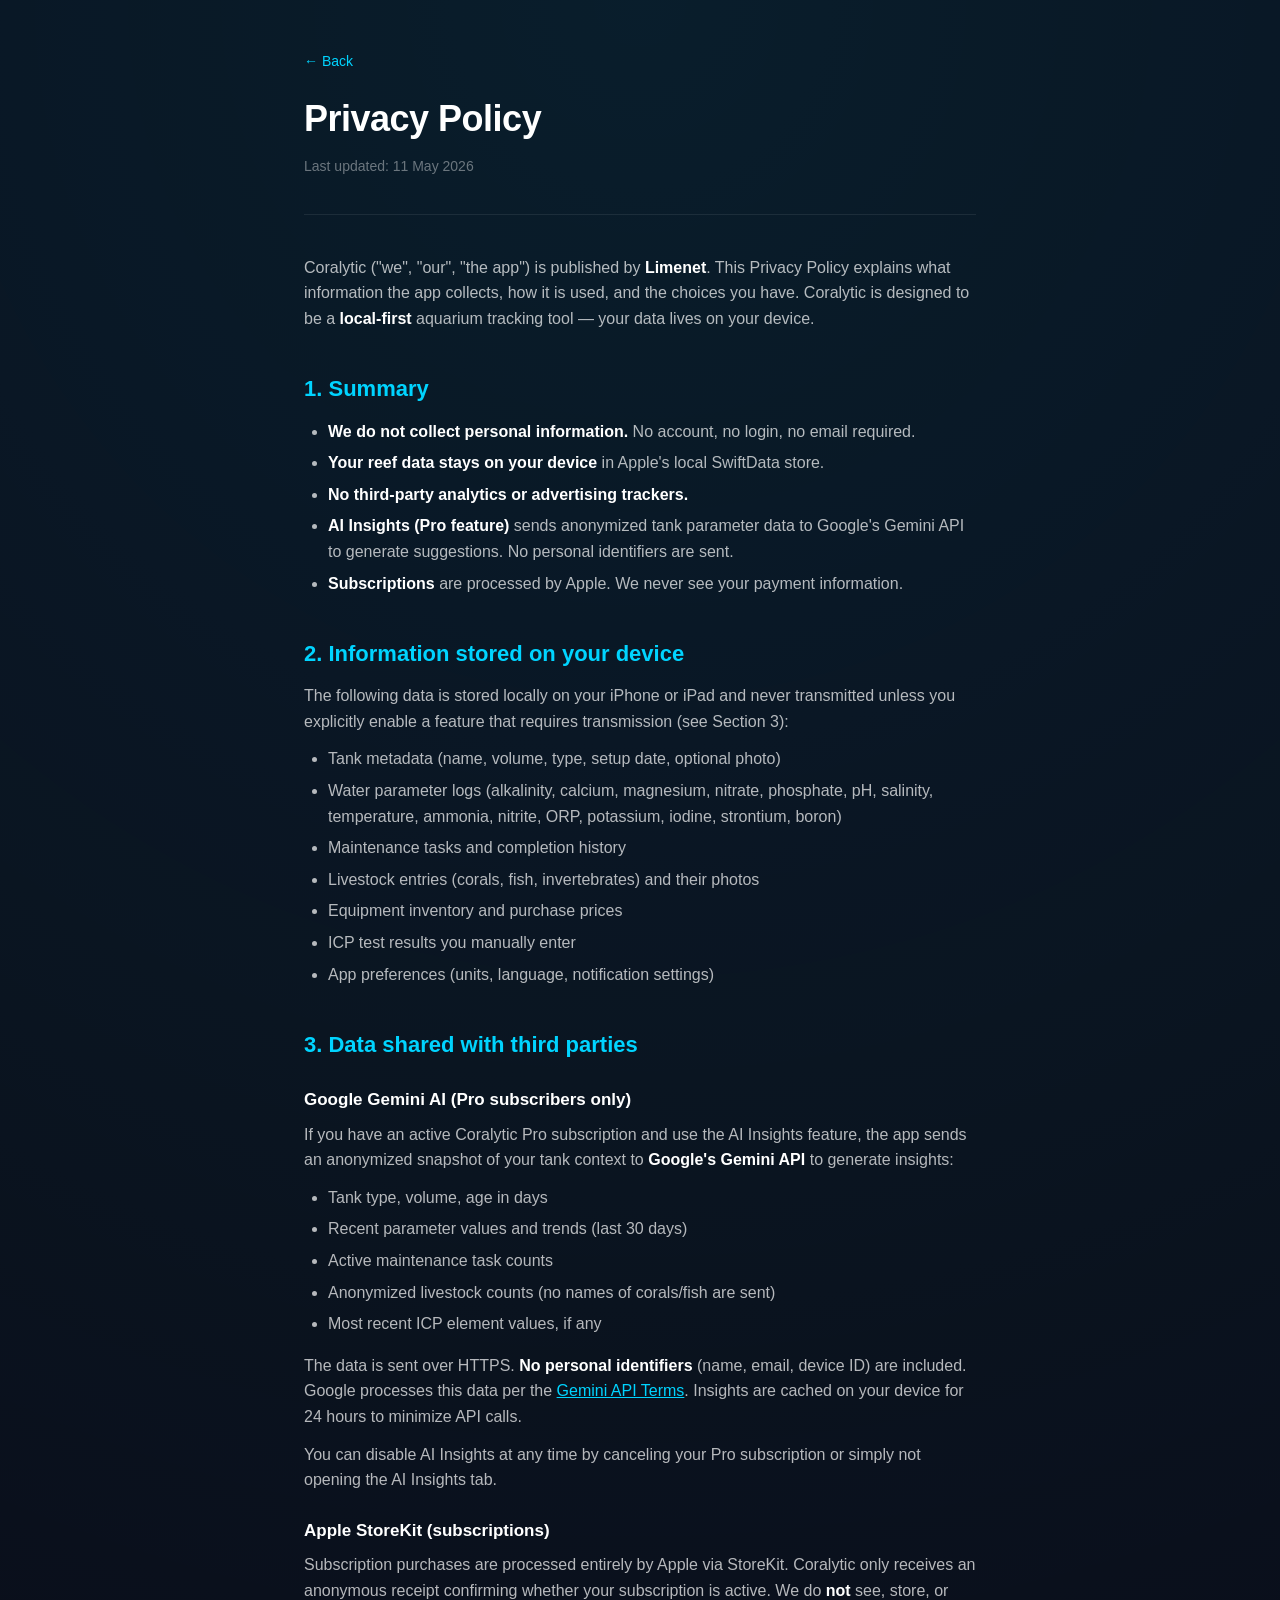
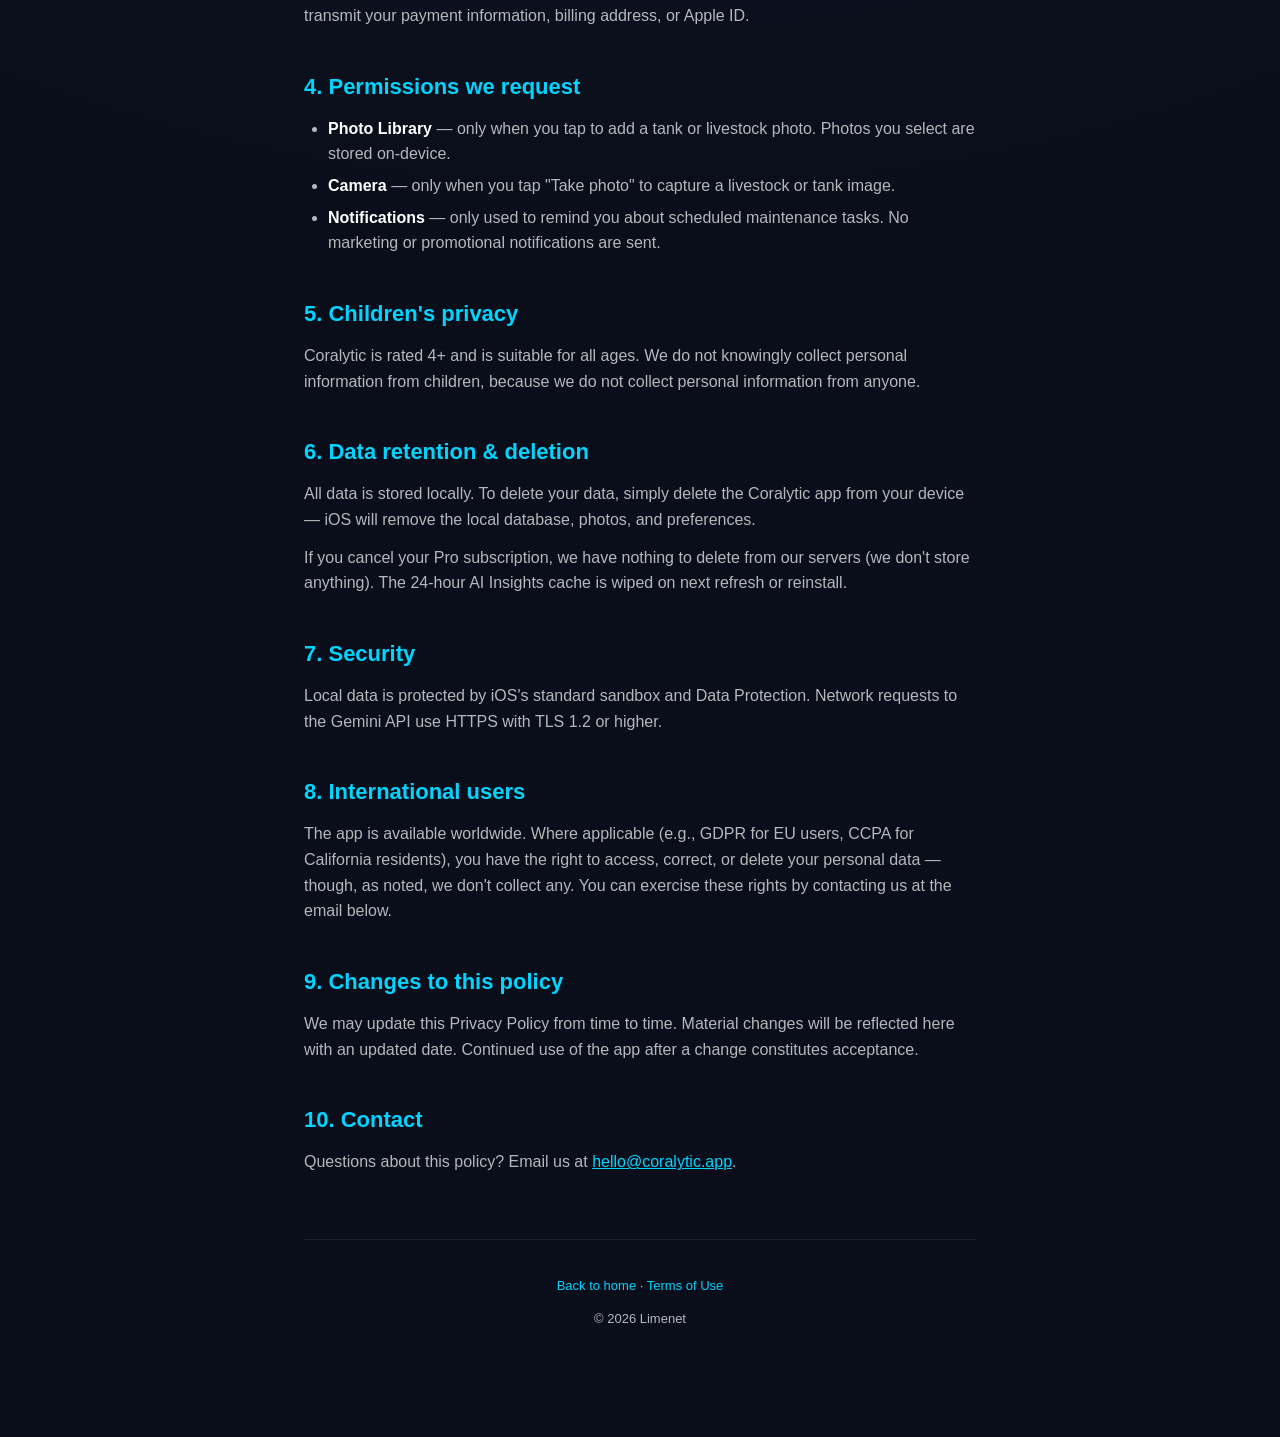
==== privacy.html @ e40fcf48 "Initial: privacy policy, terms of use, support page Static GitHub Pages site for Coralytic legal doc" ====
<!DOCTYPE html>
<html lang="en">
<head>
  <meta charset="UTF-8">
  <meta name="viewport" content="width=device-width, initial-scale=1.0">
  <title>Privacy Policy — Coralytic</title>
  <link rel="stylesheet" href="style.css">
</head>
<body>
  <article class="doc">
    <div class="doc-header">
      <a href="index.html">← Back</a>
      <h1>Privacy Policy</h1>
      <p class="updated">Last updated: 11 May 2026</p>
    </div>

    <p>Coralytic ("we", "our", "the app") is published by <strong>Limenet</strong>. This Privacy Policy explains what information the app collects, how it is used, and the choices you have. Coralytic is designed to be a <strong>local-first</strong> aquarium tracking tool — your data lives on your device.</p>

    <h2>1. Summary</h2>
    <ul>
      <li><strong>We do not collect personal information.</strong> No account, no login, no email required.</li>
      <li><strong>Your reef data stays on your device</strong> in Apple's local SwiftData store.</li>
      <li><strong>No third-party analytics or advertising trackers.</strong></li>
      <li><strong>AI Insights (Pro feature)</strong> sends anonymized tank parameter data to Google's Gemini API to generate suggestions. No personal identifiers are sent.</li>
      <li><strong>Subscriptions</strong> are processed by Apple. We never see your payment information.</li>
    </ul>

    <h2>2. Information stored on your device</h2>
    <p>The following data is stored locally on your iPhone or iPad and never transmitted unless you explicitly enable a feature that requires transmission (see Section 3):</p>
    <ul>
      <li>Tank metadata (name, volume, type, setup date, optional photo)</li>
      <li>Water parameter logs (alkalinity, calcium, magnesium, nitrate, phosphate, pH, salinity, temperature, ammonia, nitrite, ORP, potassium, iodine, strontium, boron)</li>
      <li>Maintenance tasks and completion history</li>
      <li>Livestock entries (corals, fish, invertebrates) and their photos</li>
      <li>Equipment inventory and purchase prices</li>
      <li>ICP test results you manually enter</li>
      <li>App preferences (units, language, notification settings)</li>
    </ul>

    <h2>3. Data shared with third parties</h2>

    <h3>Google Gemini AI (Pro subscribers only)</h3>
    <p>If you have an active Coralytic Pro subscription and use the AI Insights feature, the app sends an anonymized snapshot of your tank context to <strong>Google's Gemini API</strong> to generate insights:</p>
    <ul>
      <li>Tank type, volume, age in days</li>
      <li>Recent parameter values and trends (last 30 days)</li>
      <li>Active maintenance task counts</li>
      <li>Anonymized livestock counts (no names of corals/fish are sent)</li>
      <li>Most recent ICP element values, if any</li>
    </ul>
    <p>The data is sent over HTTPS. <strong>No personal identifiers</strong> (name, email, device ID) are included. Google processes this data per the <a href="https://ai.google.dev/gemini-api/terms" target="_blank" rel="noopener">Gemini API Terms</a>. Insights are cached on your device for 24 hours to minimize API calls.</p>
    <p>You can disable AI Insights at any time by canceling your Pro subscription or simply not opening the AI Insights tab.</p>

    <h3>Apple StoreKit (subscriptions)</h3>
    <p>Subscription purchases are processed entirely by Apple via StoreKit. Coralytic only receives an anonymous receipt confirming whether your subscription is active. We do <strong>not</strong> see, store, or transmit your payment information, billing address, or Apple ID.</p>

    <h2>4. Permissions we request</h2>
    <ul>
      <li><strong>Photo Library</strong> — only when you tap to add a tank or livestock photo. Photos you select are stored on-device.</li>
      <li><strong>Camera</strong> — only when you tap "Take photo" to capture a livestock or tank image.</li>
      <li><strong>Notifications</strong> — only used to remind you about scheduled maintenance tasks. No marketing or promotional notifications are sent.</li>
    </ul>

    <h2>5. Children's privacy</h2>
    <p>Coralytic is rated 4+ and is suitable for all ages. We do not knowingly collect personal information from children, because we do not collect personal information from anyone.</p>

    <h2>6. Data retention &amp; deletion</h2>
    <p>All data is stored locally. To delete your data, simply delete the Coralytic app from your device — iOS will remove the local database, photos, and preferences.</p>
    <p>If you cancel your Pro subscription, we have nothing to delete from our servers (we don't store anything). The 24-hour AI Insights cache is wiped on next refresh or reinstall.</p>

    <h2>7. Security</h2>
    <p>Local data is protected by iOS's standard sandbox and Data Protection. Network requests to the Gemini API use HTTPS with TLS 1.2 or higher.</p>

    <h2>8. International users</h2>
    <p>The app is available worldwide. Where applicable (e.g., GDPR for EU users, CCPA for California residents), you have the right to access, correct, or delete your personal data — though, as noted, we don't collect any. You can exercise these rights by contacting us at the email below.</p>

    <h2>9. Changes to this policy</h2>
    <p>We may update this Privacy Policy from time to time. Material changes will be reflected here with an updated date. Continued use of the app after a change constitutes acceptance.</p>

    <h2>10. Contact</h2>
    <p>Questions about this policy? Email us at <a href="mailto:hello@coralytic.app">hello@coralytic.app</a>.</p>

    <footer>
      <p><a href="index.html">Back to home</a> &middot; <a href="terms.html">Terms of Use</a></p>
      <p>&copy; 2026 Limenet</p>
    </footer>
  </article>
</body>
</html>
---- style.css ----
/* Coralytic legal pages — matches in-app dark aesthetic */
:root {
  --bg: #0A0E1A;
  --bg-elevated: #141B2D;
  --cyan: #00D4FF;
  --mint: #7FFFD4;
  --text: #ffffff;
  --text-secondary: rgba(255, 255, 255, 0.7);
  --text-tertiary: rgba(255, 255, 255, 0.4);
  --border: rgba(255, 255, 255, 0.08);
}

* {
  box-sizing: border-box;
  margin: 0;
  padding: 0;
}

html {
  font-family: -apple-system, BlinkMacSystemFont, "SF Pro Text", "Helvetica Neue", sans-serif;
  font-size: 16px;
  line-height: 1.6;
  color: var(--text);
  background: var(--bg);
  -webkit-font-smoothing: antialiased;
}

body {
  min-height: 100vh;
  background:
    radial-gradient(circle at 50% 0%, rgba(0, 212, 255, 0.08), transparent 60%),
    var(--bg);
}

.container {
  max-width: 720px;
  margin: 0 auto;
  padding: 64px 24px 96px;
}

.hero {
  margin-bottom: 56px;
  text-align: center;
}

.brand {
  display: inline-flex;
  align-items: center;
  gap: 12px;
  margin-bottom: 16px;
}

.brand-mark {
  font-size: 28px;
  color: var(--cyan);
}

.brand h1 {
  font-family: -apple-system, "SF Pro Rounded", sans-serif;
  font-size: 32px;
  font-weight: 700;
  letter-spacing: -0.5px;
  background: linear-gradient(135deg, var(--cyan), var(--mint));
  -webkit-background-clip: text;
  background-clip: text;
  -webkit-text-fill-color: transparent;
}

.tagline {
  color: var(--text-secondary);
  font-size: 17px;
}

.links {
  display: grid;
  gap: 12px;
  margin-bottom: 80px;
}

.card {
  display: block;
  padding: 20px 24px;
  background: var(--bg-elevated);
  border: 1px solid var(--border);
  border-radius: 16px;
  text-decoration: none;
  color: inherit;
  transition: transform 0.15s ease, border-color 0.15s ease;
}

.card:hover {
  transform: translateY(-2px);
  border-color: rgba(0, 212, 255, 0.3);
}

.card h2 {
  font-family: -apple-system, "SF Pro Rounded", sans-serif;
  font-size: 18px;
  font-weight: 600;
  margin-bottom: 4px;
}

.card p {
  color: var(--text-tertiary);
  font-size: 14px;
}

/* Document pages */
.doc {
  max-width: 720px;
  margin: 0 auto;
  padding: 48px 24px 96px;
}

.doc-header {
  margin-bottom: 40px;
  padding-bottom: 24px;
  border-bottom: 1px solid var(--border);
}

.doc-header a {
  color: var(--cyan);
  text-decoration: none;
  font-size: 14px;
}

.doc-header a:hover {
  text-decoration: underline;
}

.doc h1 {
  font-family: -apple-system, "SF Pro Rounded", sans-serif;
  font-size: 36px;
  font-weight: 700;
  margin: 16px 0 8px;
  letter-spacing: -0.5px;
}

.doc .updated {
  color: var(--text-tertiary);
  font-size: 14px;
}

.doc h2 {
  font-family: -apple-system, "SF Pro Rounded", sans-serif;
  font-size: 22px;
  font-weight: 600;
  margin: 40px 0 12px;
  color: var(--cyan);
}

.doc h3 {
  font-size: 17px;
  font-weight: 600;
  margin: 24px 0 8px;
  color: var(--text);
}

.doc p,
.doc li {
  color: var(--text-secondary);
  margin-bottom: 12px;
}

.doc ul,
.doc ol {
  margin-left: 24px;
  margin-bottom: 16px;
}

.doc li {
  margin-bottom: 6px;
}

.doc a {
  color: var(--cyan);
}

.doc strong {
  color: var(--text);
  font-weight: 600;
}

footer {
  text-align: center;
  margin-top: 64px;
  padding-top: 32px;
  border-top: 1px solid var(--border);
  color: var(--text-tertiary);
  font-size: 13px;
}

footer p {
  margin: 4px 0;
}

footer a {
  color: var(--cyan);
  text-decoration: none;
}

footer a:hover {
  text-decoration: underline;
}
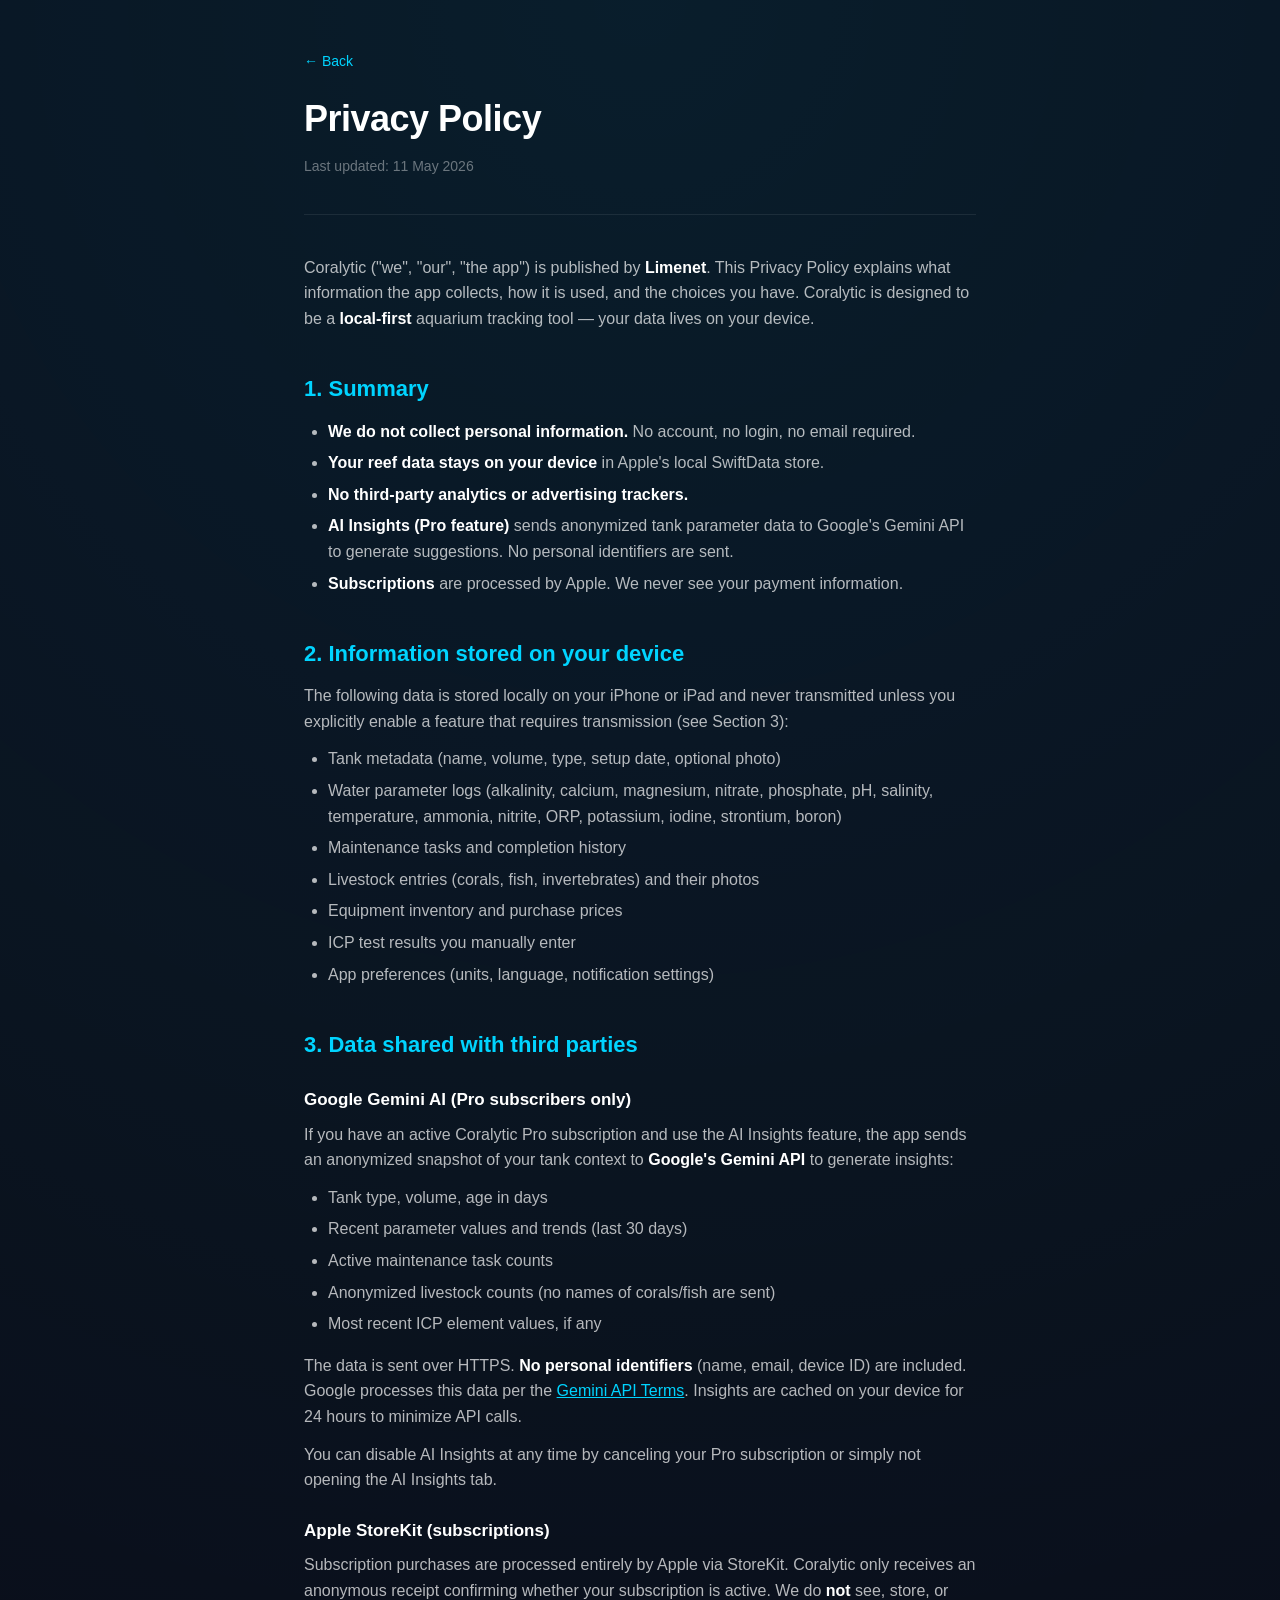
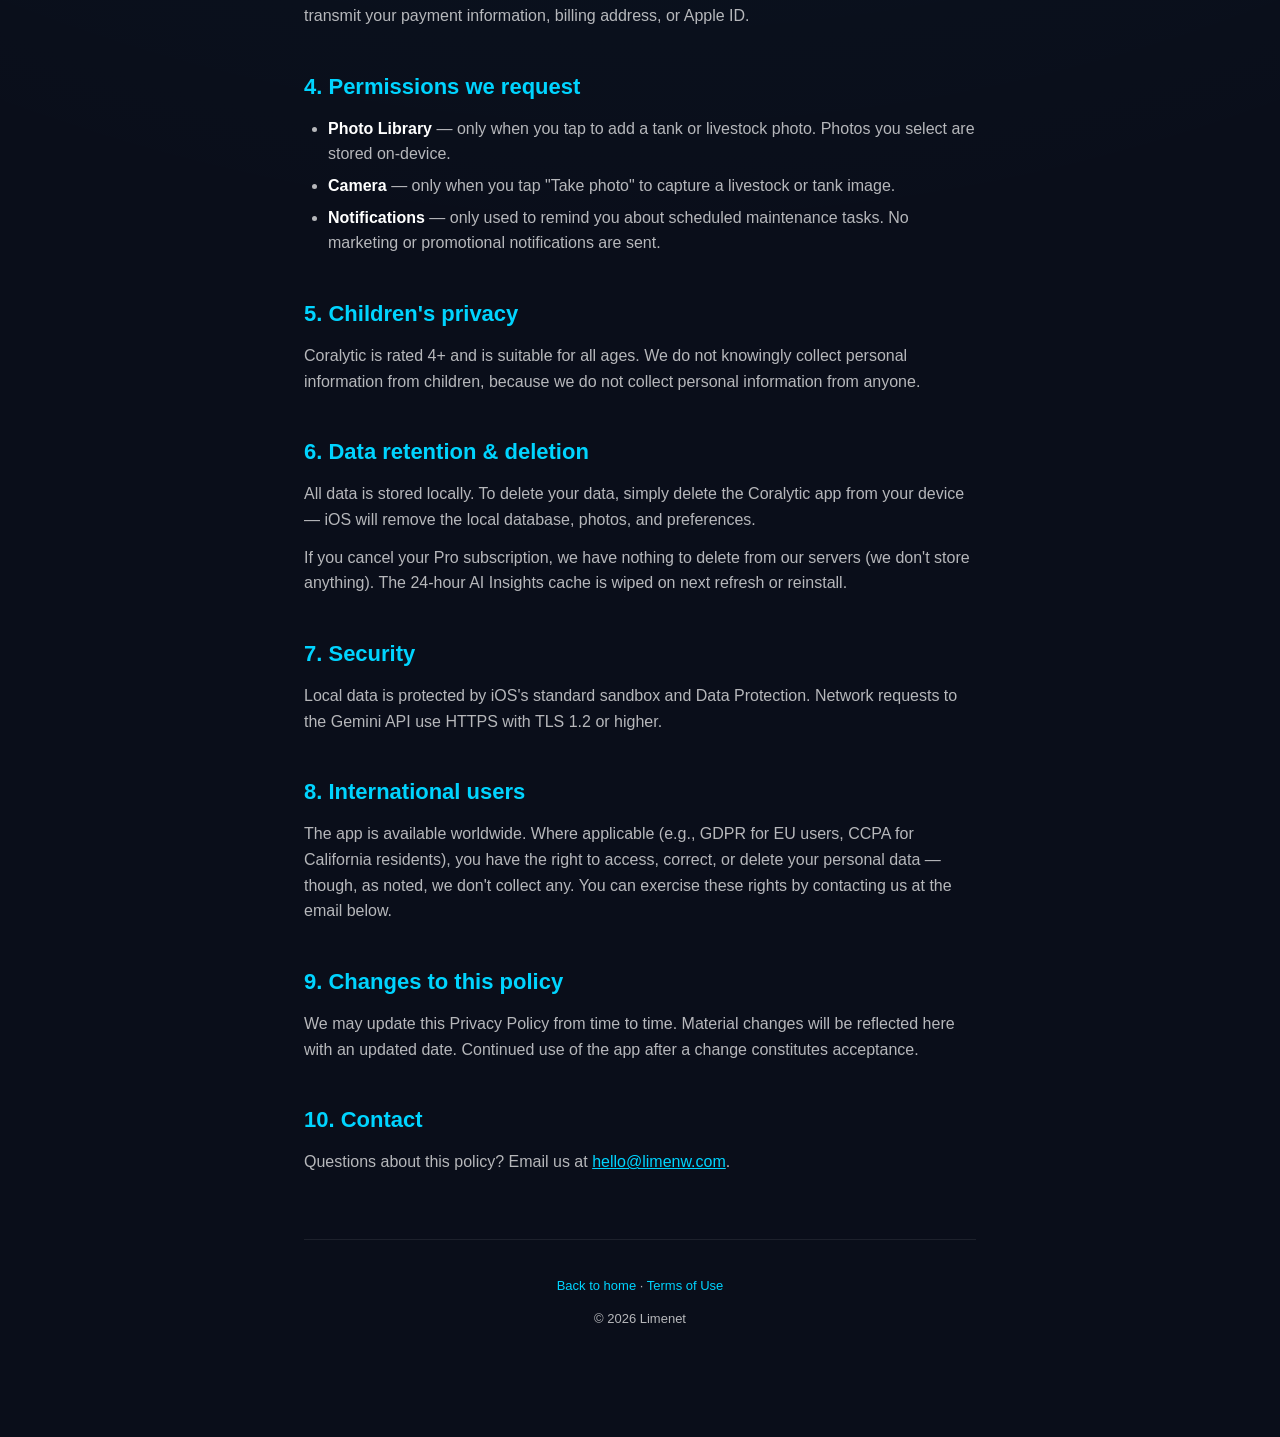
==== commit 7c98a38e: "Update contact email to hello@limenw.com" ====
--- a/privacy.html
+++ b/privacy.html
@@ -78,7 +78,7 @@
     <p>We may update this Privacy Policy from time to time. Material changes will be reflected here with an updated date. Continued use of the app after a change constitutes acceptance.</p>
 
     <h2>10. Contact</h2>
-    <p>Questions about this policy? Email us at <a href="mailto:hello@coralytic.app">hello@coralytic.app</a>.</p>
+    <p>Questions about this policy? Email us at <a href="mailto:hello@limenw.com">hello@limenw.com</a>.</p>
 
     <footer>
       <p><a href="index.html">Back to home</a> &middot; <a href="terms.html">Terms of Use</a></p>
